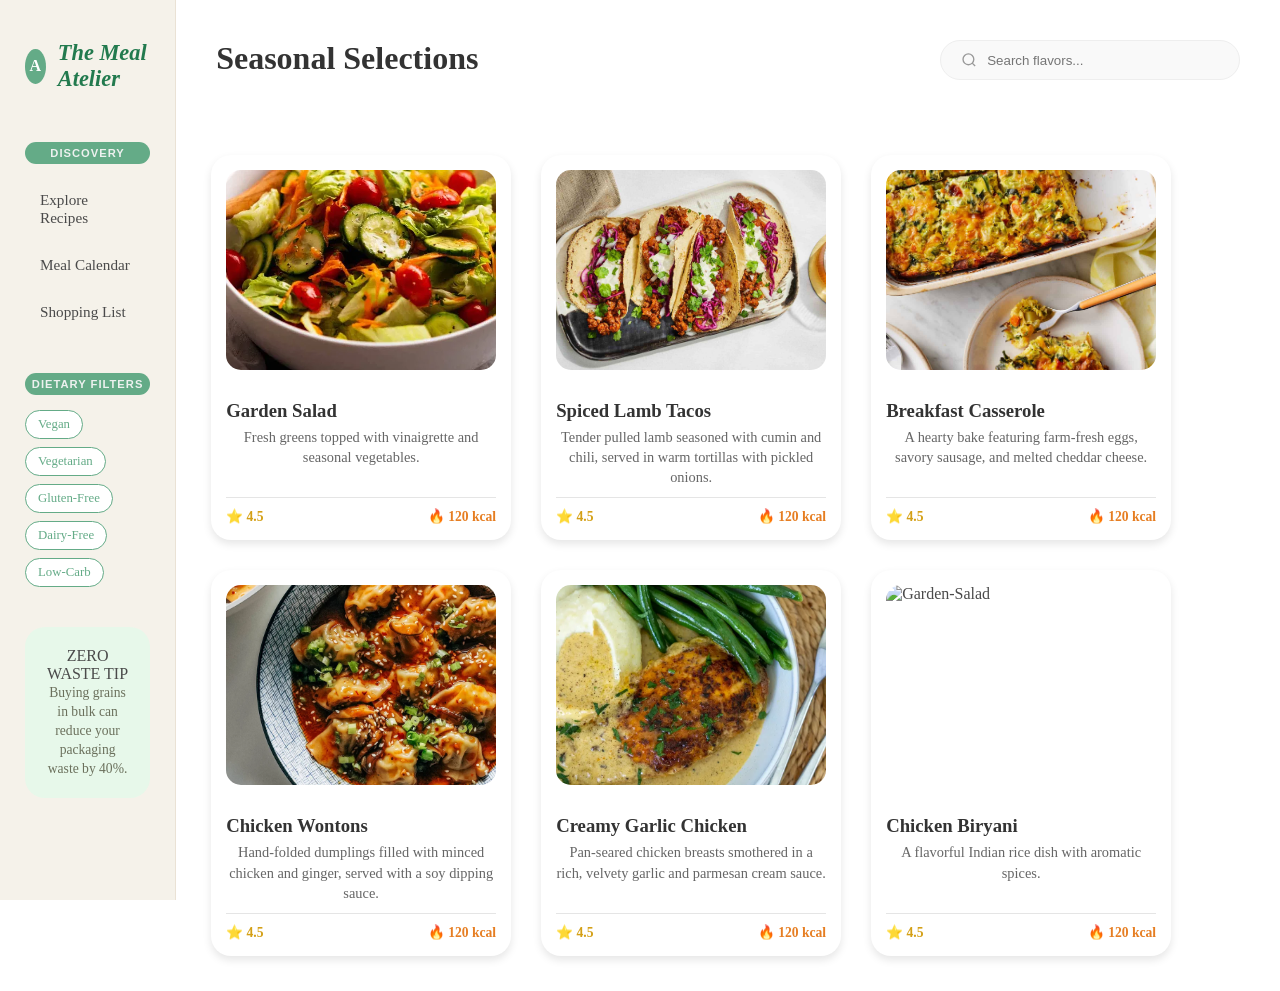
==== index.html @ 19f70708 "first commit" ====
<!DOCTYPE html>
<head>
    <html lang="en">
    <title>The Meal Atelier</title>
    <link rel="stylesheet" href="style.css">
    <script src="app.js"></script>
</head>
<body>
    <div class="left-box">
        <div class="logo-section">
            <div class="avatar">A</div>
            <h1 class="brand-name">The Meal Atelier</h1>
        </div>

        <div class="menu-group">
            <p class="menu-label">DISCOVERY</p>
            <ul>
                <li onclick="showSection('recepies')">Explore Recipes</li>
                <li onclick="showSection('planner')">Meal Calendar</li>
                <li onclick="showSection('grocery')">Shopping List</li>
            </ul>
        </div>

        <div class="menu-group">
            <p class="menu-label">DIETARY FILTERS</p>
            <div class="filter-tags">
                <span>Vegan</span>
                <span>Vegetarian</span>
                <span>Gluten-Free</span>
                <span>Dairy-Free</span>
                <span>Low-Carb</span>
            </div>
        </div>

        <div class="tip-box">
            <p class="tip-label">ZERO WASTE TIP</p>
            <p class="tip-text">Buying grains in bulk can reduce your packaging waste by 40%.</p>
        </div>
    </div>

    <div class="main-content">
        <section id="explorer-view"></section>
        <div class="top-bar">
            <div class="header-text">
                <h2>Seasonal Selections</h2>
            </div>
            <div class="search-box">
                <svg width="18" height="18" viewBox="0 0 24 24" fill="none" stroke="#999" stroke-width="2"><circle cx="11" cy="11" r="8"></circle><line x1="21" y1="21" x2="16.65" y2="16.65"></line></svg>
                <input type="text" placeholder="Search flavors...">
            </div>
        </div>
   
        <main id="container">

        
                <div class="box">
                    <img src="/images/Garden-Salad_47-SQ.webp" alt="Garden-Salad">
                    <div class="recipe-info">
                        <h3>Garden Salad</h3>
                        <p>Fresh greens topped with vinaigrette and seasonal vegetables.</p>
                    </div>
                    <div class="recipe-stats">
                        <span class="rating">⭐ 4.5</span>
                        <span class="calories">🔥 120 kcal</span>
                    </div>
                </div>

                <div class="box">
                    <img src="/images/RS1224DINN_0665_Spiced-Lamb-Tacos_preview-f20fd405e6b64343944ed30e15adf64b.jpg" alt="Garden-Salad">
                    <div class="recipe-info">
                        <h3>Spiced Lamb Tacos</h3>
                        <p>Tender pulled lamb seasoned with cumin and chili, served in warm tortillas with pickled onions.</p>
                    </div>
                    <div class="recipe-stats">
                        <span class="rating">⭐ 4.5</span>
                        <span class="calories">🔥 120 kcal</span>
                    </div>
                </div>

                <div class="box">
                    <img src="/images/breakfast-casserole-recipes.jpg" alt="Garden-Salad">
                    <div class="recipe-info">
                        <h3>Breakfast Casserole</h3>
                        <p>A hearty bake featuring farm-fresh eggs, savory sausage, and melted cheddar cheese.</p>
                    </div>
                    <div class="recipe-stats">
                        <span class="rating">⭐ 4.5</span>
                        <span class="calories">🔥 120 kcal</span>
                    </div>
                </div>

                <div class="box">
                    <img src="/images/Chicken-Wontons-in-Spicy-Chili-Sauce-Square.webp" alt="Garden-Salad">
                    <div class="recipe-info">
                        <h3>Chicken Wontons</h3>
                        <p>Hand-folded dumplings filled with minced chicken and ginger, served with a soy dipping sauce.</p>
                    </div>
                    <div class="recipe-stats">
                        <span class="rating">⭐ 4.5</span>
                        <span class="calories">🔥 120 kcal</span>
                    </div>
                </div>

                <div class="box">
                    <img src="/images/Creamy-Garlic-Chicken.webp" alt="Garden-Salad">
                    <div class="recipe-info">
                        <h3>Creamy Garlic Chicken</h3>
                        <p>Pan-seared chicken breasts smothered in a rich, velvety garlic and parmesan cream sauce.</p>
                    </div>
                    <div class="recipe-stats">
                        <span class="rating">⭐ 4.5</span>
                        <span class="calories">🔥 120 kcal</span>
                    </div>
                </div>

                <div class="box">
                    <img src="/images/Chicken-Biryani-Recipe-500x500.jpg" alt="Garden-Salad">
                    <div class="recipe-info">
                        <h3>Chicken Biryani</h3>
                        <p>A flavorful Indian rice dish with aromatic spices.</p>
                    </div>
                    <div class="recipe-stats">
                        <span class="rating">⭐ 4.5</span>
                        <span class="calories">🔥 120 kcal</span>
                    </div>
                </div>
           

        </main>
        <div id="authModal" class="modal">
            <div class="modal-content" style="width: 350px;">
                <span class="close-btn" onclick="closeModal('authModal')">&times;</span>
                <h2 id="authTitle" style="color:#64ab87">Sign In</h2>
                <form id="authForm" style="display:flex; flex-direction:column; gap:10px; margin-top:20px;">
                    <input type="text" name="login_id" placeholder="Username or Email" required style="padding:10px; border-radius:10px; border:1px solid #ddd;">
                    <input type="text" id="signupUser" name="username" placeholder="Full Username" style="display:none; padding:10px; border-radius:10px; border:1px solid #ddd;">
                    <input type="password" name="password" placeholder="Password" required style="padding:10px; border-radius:10px; border:1px solid #ddd;">
                    <button type="submit" style="background:#64ab87; color:white; border:none; padding:10px; border-radius:10px; cursor:pointer;">Continue</button>
                </form>
                <p onclick="toggleAuthMode()" id="authSwitch" style="font-size:0.8rem; margin-top:15px; cursor:pointer; color:#64ab87;">New here? Create an account.</p>
            </div>
        </div>
        <section id="planner-view" style="display:none; padding: 40px;">
            <h2 class="atelier-title">Weekly Planner</h2>
            <div class="planner-grid">
                <div class="day-card" id="monday"><h4>Monday</h4><div class="planned-recipe"></div></div>
                <div class="day-card" id="tuesday"><h4>Tuesday</h4><div class="planned-recipe"></div></div>
                <div class="day-card" id="wednesday"><h4>Wednesday</h4><div class="planned-recipe"></div></div>
                <!-- ... add other days ... -->
            </div>
        </section>

        <!-- Grocery List Section -->
        <section id="grocery-view" style="display:none; padding: 40px;">
            <h2 class="atelier-title">Grocery List</h2>
            <ul id="master-grocery-list"></ul>
        </section>
    </div>
    <div id="recipeModal" class="modal">
        <div class="modal-content">
            <span class="close-btn" onclick="closeModal('recipeModal')">&times;</span>
            <h2 id="modalTitle" class="atelier-title"></h2>
            <div class="modal-body">
                <div id="ingredientsList"></div>
                <p id="modalInstructions"></p>
            </div>
        </div>
    </div>
    
</body>
</html>
---- style.css ----
*{
    margin: 0;
    padding: 0;
    box-sizing: border-box;
}
body{
    display: flex;
    font-family: 'Georgia', serif; 
    color: #4A4A4A;
}
/*sidebar*/
.left-box{
    width: 280px;
    height:100vh;
    background-color: #F5F2EA;
    padding: 40px 25px;
    position: sticky;
    top: 0;
    border-right: 1px solid #EAE2D5;
}
.logo-section {
    display: flex;
    align-items: center;
    margin-bottom: 50px;
}

.avatar {
    background-color: #64ab87;
    color: white;
    width: 35px;
    height: 35px;
    border-radius: 50%;
    display: flex;
    align-items: center;
    justify-content: center;
    margin-right: 12px;
    font-weight: bold;
}

.brand-name {
    font-size: 1.4rem;
    font-style: italic;
    color: #227a4e;
}
.menu-group {
    margin-bottom: 40px;
}

.menu-label {
    font-size: 0.7rem;
    letter-spacing: 1px;
    color: #edf1ef;
    margin-bottom: 15px;
    font-family: sans-serif;
    font-weight: bold;
    background-color: #64ab87;
    border-radius: 15px;
    padding: 5px;
}

ul {
    list-style: none;
}

ul li {
    padding: 12px 15px;
    margin-bottom: 5px;
    border-radius: 12px;
    cursor: pointer;
    transition: 0.3s;
    font-size: 0.95rem;
}

ul li.active {
    background-color: #64ab87;
    color: white;
}

ul li:hover:not(.active) {
    background-color: #EAE2D5;
}

.filter-tags {
    display: flex;
    flex-wrap: wrap;
    gap: 8px;
}

.filter-tags span {
    background: white;
    padding: 6px 12px;
    border-radius: 20px;
    font-size: 0.8rem;
    border: 1px solid #64ab87;
    color: #1b7548;
}

.tip-box {
    background-color: #d5fee976;
    padding: 20px;
    border-radius: 20px;
    margin-top: 20px;

}

.tip-text {
    font-size: 0.85rem;
    line-height: 1.4;
    color: #6B705C;
}

/* TOP BAR STYLING */
.top-bar {
    padding: 40px;
    display: flex;
    justify-content: space-between;
    align-items: flex-start;
}

.header-text h2 {
    font-size: 2rem;
    color: #333;
}

.header-text p {
    color: #999;
    font-style: italic;
}

.search-box {
    display: flex;
    align-items: center;
    background-color: #F9F9F9;
    border: 1px solid #EEE;
    padding: 10px 20px;
    border-radius: 30px;
    width: 300px;
}

.search-box input {
    border: none;
    background: transparent;
    outline: none;
    margin-left: 10px;
    width: 100%;
}
/*main content*/
.main-content{
    flex-grow: 1;
    display: flex;
    flex-direction: column;
}


img{
    object-fit: cover;
    border-radius: 20px;
    margin-bottom: 20px;
    width: 100%;
    height: 200px;
}
p{
    text-align: center;
    
}

#container {
    display: flex;
    flex-wrap: wrap;
    justify-content: flex-start; 
    padding: 20px;
}

.box {
    display: flex;
    flex-direction: column; 
    width: 300px;
    background-color: rgb(255, 255, 255);
    border-radius: 20px;
    margin: 15px;
    padding: 15px;
    box-shadow: 0 4px 8px rgba(0,0,0,0.1);
}

.box img {
    width: 100%;
    height: 200px;
    object-fit: cover;
    border-radius: 15px;
}

.recipe-info {
    padding: 10px 0;
}

.recipe-info h3 {
    margin-bottom: 5px;
    color: #333;
}

.recipe-info p {
    font-size: 0.9rem;
    color: #666;
    line-height: 1.4;
}

.recipe-stats {
    display: flex;
    justify-content: space-between;  
    margin-top: auto; 
    padding-top: 10px;
    border-top: 1px solid rgba(0,0,0,0.1);
    font-weight: bold;
    font-size: 0.85rem;
}

.rating {
    color: #d4a017;
}

.calories {
    color: #e67e22;
}
/* --- New Modal Styles --- */
.modal {
    display: none; /* Hidden by default */
    position: fixed;
    z-index: 1000;
    left: 0;
    top: 0;
    width: 100%;
    height: 100%;
    background-color: rgba(0,0,0,0.5); /* Black background with opacity */
    backdrop-filter: blur(5px);
}

.modal-body {
    display: flex;
    gap: 30px;
    margin-top: 20px;
}

.modal-content {
    background-color: #fefefe;
    margin: 10% auto;
    padding: 30px;
    border-radius: 20px;
    width: 50%;
    box-shadow: 0 5px 30px rgba(0,0,0,0.3);
    animation: slideIn 0.3s ease-out;
}

@keyframes slideIn {
    from { transform: translateY(-50px); opacity: 0; }
    to { transform: translateY(0); opacity: 1; }
}

.close-btn {
    color: #aaa;
    float: right;
    font-size: 28px;
    font-weight: bold;
    cursor: pointer;
}

.close-btn:hover {
    color: #64ab87;
}

#modalTitle {
    color: #64ab87;
    margin-bottom: 10px;
}

/* --- Color Updates for #64ab87 --- */
.avatar, ul li.active {
    background-color: #64ab87 !important;
}

.filter-tags span {
    color: #64ab87 !important;
    border: 1px solid #64ab87;
}

.box {
    cursor: pointer; /* Makes it obvious the card is clickable */
    transition: transform 0.2s;
}

.box:hover {
    border: 2px solid #64ab87;
    transform: scale(1.02);
}
#authForm input:focus {
    outline: 2px solid #64ab87;
    border: none;
}
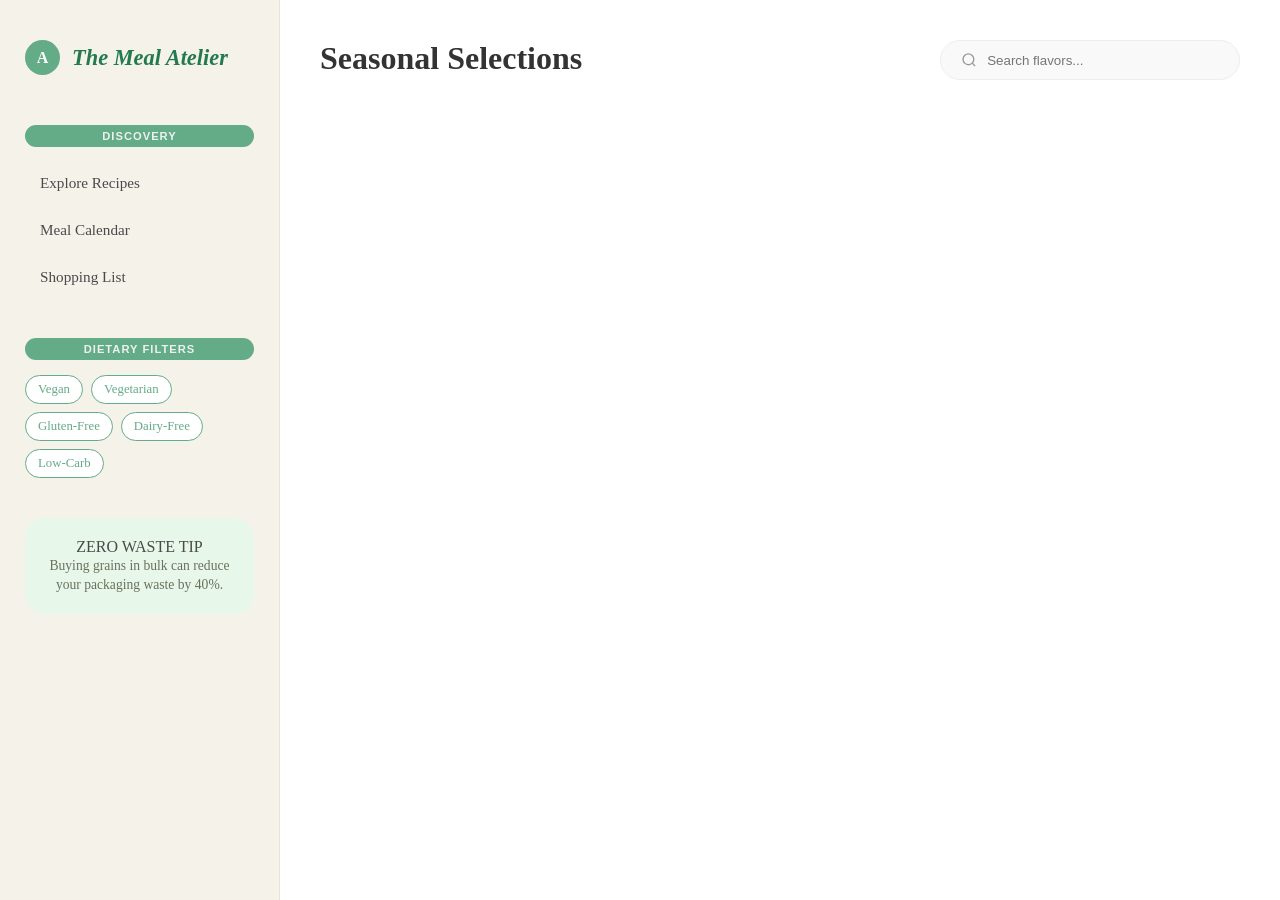
==== commit f7c5a4d4: "2 June/Updates" ====
--- a/index.html
+++ b/index.html
@@ -1,10 +1,10 @@
-
+ 
 <!DOCTYPE html>
 <head>
     <html lang="en">
     <title>The Meal Atelier</title>
-    <link rel="stylesheet" href="style.css">
-    <script src="app.js"></script>
+    <link rel="stylesheet" href="css/style.css">
+   
 </head>
 <body>
     <div class="left-box">
@@ -52,82 +52,57 @@
         </div>
    
         <main id="container">
+            <section id="add-recipe-section" style="padding: 24px;">
+    <h2 class="atelier-title">Add a Recipe</h2>
+    <form id="addRecipeForm" novalidate>
 
-        
-                <div class="box">
-                    <img src="/images/Garden-Salad_47-SQ.webp" alt="Garden-Salad">
-                    <div class="recipe-info">
-                        <h3>Garden Salad</h3>
-                        <p>Fresh greens topped with vinaigrette and seasonal vegetables.</p>
-                    </div>
-                    <div class="recipe-stats">
-                        <span class="rating">⭐ 4.5</span>
-                        <span class="calories">🔥 120 kcal</span>
-                    </div>
-                </div>
+        <div class="input-group">
+            <input type="text" id="r-title" placeholder="Recipe title" required>
+            <span class="error-msg" id="err-title"></span>
+        </div>
 
-                <div class="box">
-                    <img src="/images/RS1224DINN_0665_Spiced-Lamb-Tacos_preview-f20fd405e6b64343944ed30e15adf64b.jpg" alt="Garden-Salad">
-                    <div class="recipe-info">
-                        <h3>Spiced Lamb Tacos</h3>
-                        <p>Tender pulled lamb seasoned with cumin and chili, served in warm tortillas with pickled onions.</p>
-                    </div>
-                    <div class="recipe-stats">
-                        <span class="rating">⭐ 4.5</span>
-                        <span class="calories">🔥 120 kcal</span>
-                    </div>
-                </div>
+        <div class="input-group">
+            <input type="text" id="r-description" placeholder="Short description" required>
+            <span class="error-msg" id="err-desc"></span>
+        </div>
 
-                <div class="box">
-                    <img src="/images/breakfast-casserole-recipes.jpg" alt="Garden-Salad">
-                    <div class="recipe-info">
-                        <h3>Breakfast Casserole</h3>
-                        <p>A hearty bake featuring farm-fresh eggs, savory sausage, and melted cheddar cheese.</p>
-                    </div>
-                    <div class="recipe-stats">
-                        <span class="rating">⭐ 4.5</span>
-                        <span class="calories">🔥 120 kcal</span>
-                    </div>
-                </div>
+        <div class="input-group">
+            <input type="number" id="r-calories" placeholder="Calories (kcal)" required min="1">
+            <span class="error-msg" id="err-cal"></span>
+        </div>
 
-                <div class="box">
-                    <img src="/images/Chicken-Wontons-in-Spicy-Chili-Sauce-Square.webp" alt="Garden-Salad">
-                    <div class="recipe-info">
-                        <h3>Chicken Wontons</h3>
-                        <p>Hand-folded dumplings filled with minced chicken and ginger, served with a soy dipping sauce.</p>
-                    </div>
-                    <div class="recipe-stats">
-                        <span class="rating">⭐ 4.5</span>
-                        <span class="calories">🔥 120 kcal</span>
-                    </div>
-                </div>
+        <div class="input-group">
+            <input type="number" id="r-rating" placeholder="Rating (1-5)" required min="1" max="5" step="0.1">
+            <span class="error-msg" id="err-rating"></span>
+        </div>
 
-                <div class="box">
-                    <img src="/images/Creamy-Garlic-Chicken.webp" alt="Garden-Salad">
-                    <div class="recipe-info">
-                        <h3>Creamy Garlic Chicken</h3>
-                        <p>Pan-seared chicken breasts smothered in a rich, velvety garlic and parmesan cream sauce.</p>
-                    </div>
-                    <div class="recipe-stats">
-                        <span class="rating">⭐ 4.5</span>
-                        <span class="calories">🔥 120 kcal</span>
-                    </div>
-                </div>
+        <div class="input-group">
+            <input type="text" id="r-ingredients" placeholder="Ingredients (comma separated)" required>
+            <span class="error-msg" id="err-ing"></span>
+        </div>
 
-                <div class="box">
-                    <img src="/images/Chicken-Biryani-Recipe-500x500.jpg" alt="Garden-Salad">
-                    <div class="recipe-info">
-                        <h3>Chicken Biryani</h3>
-                        <p>A flavorful Indian rice dish with aromatic spices.</p>
-                    </div>
-                    <div class="recipe-stats">
-                        <span class="rating">⭐ 4.5</span>
-                        <span class="calories">🔥 120 kcal</span>
-                    </div>
-                </div>
-           
+        <div class="input-group">
+            <textarea id="r-instructions" placeholder="Instructions" required></textarea>
+            <span class="error-msg" id="err-inst"></span>
+        </div>
 
+        <div class="input-group">
+            <select id="r-category" multiple>
+                <option value="Vegan">Vegan</option>
+                <option value="Vegetarian">Vegetarian</option>
+                <option value="Gluten-Free">Gluten-Free</option>
+                <option value="Dairy-Free">Dairy-Free</option>
+                <option value="Low-Carb">Low-Carb</option>
+            </select>
+        </div>
+
+        <button type="submit" class="form-btn form-btn-submit">Add Recipe</button>
+        <span class="error-msg" id="err-form"></span>
+    </form>
+</section>
         </main>
+
+
         <div id="authModal" class="modal">
             <div class="modal-content" style="width: 350px;">
                 <span class="close-btn" onclick="closeModal('authModal')">&times;</span>
@@ -169,4 +144,7 @@
     </div>
     
 </body>
+ <script src="js/recipes.js"></script>
+ <script src="js/auth.js "></script>
+
 </html>
--- a/css/style.css
+++ b/css/style.css
@@ -0,0 +1,302 @@
+*{
+    margin: 0;
+    padding: 0;
+    box-sizing: border-box;
+}
+body{
+    display: flex;
+    font-family: 'Georgia', serif; 
+    color: #4A4A4A;
+}
+/*sidebar*/
+.left-box{
+    width: 280px;
+    height:100vh;
+    background-color: #F5F2EA;
+    padding: 40px 25px;
+    position: sticky;
+    top: 0;
+    border-right: 1px solid #EAE2D5;
+}
+.logo-section {
+    display: flex;
+    align-items: center;
+    margin-bottom: 50px;
+}
+
+.avatar {
+    background-color: #64ab87;
+    color: white;
+    width: 35px;
+    height: 35px;
+    border-radius: 50%;
+    display: flex;
+    align-items: center;
+    justify-content: center;
+    margin-right: 12px;
+    font-weight: bold;
+}
+
+.brand-name {
+    font-size: 1.4rem;
+    font-style: italic;
+    color: #227a4e;
+}
+.menu-group {
+    margin-bottom: 40px;
+}
+
+.menu-label {
+    font-size: 0.7rem;
+    letter-spacing: 1px;
+    color: #edf1ef;
+    margin-bottom: 15px;
+    font-family: sans-serif;
+    font-weight: bold;
+    background-color: #64ab87;
+    border-radius: 15px;
+    padding: 5px;
+}
+
+ul {
+    list-style: none;
+}
+
+ul li {
+    padding: 12px 15px;
+    margin-bottom: 5px;
+    border-radius: 12px;
+    cursor: pointer;
+    transition: 0.3s;
+    font-size: 0.95rem;
+}
+
+ul li.active {
+    background-color: #64ab87;
+    color: white;
+}
+
+ul li:hover:not(.active) {
+    background-color: #EAE2D5;
+}
+
+.filter-tags {
+    display: flex;
+    flex-wrap: wrap;
+    gap: 8px;
+}
+
+.filter-tags span {
+    background: white;
+    padding: 6px 12px;
+    border-radius: 20px;
+    font-size: 0.8rem;
+    border: 1px solid #64ab87;
+    color: #1b7548;
+}
+
+.tip-box {
+    background-color: #d5fee976;
+    padding: 20px;
+    border-radius: 20px;
+    margin-top: 20px;
+
+}
+
+.tip-text {
+    font-size: 0.85rem;
+    line-height: 1.4;
+    color: #6B705C;
+}
+
+/* TOP BAR STYLING */
+.top-bar {
+    padding: 40px;
+    display: flex;
+    justify-content: space-between;
+    align-items: flex-start;
+}
+
+.header-text h2 {
+    font-size: 2rem;
+    color: #333;
+}
+
+.header-text p {
+    color: #999;
+    font-style: italic;
+}
+
+.search-box {
+    display: flex;
+    align-items: center;
+    background-color: #F9F9F9;
+    border: 1px solid #EEE;
+    padding: 10px 20px;
+    border-radius: 30px;
+    width: 300px;
+}
+
+.search-box input {
+    border: none;
+    background: transparent;
+    outline: none;
+    margin-left: 10px;
+    width: 100%;
+}
+/*main content*/
+.main-content{
+    flex-grow: 1;
+    display: flex;
+    flex-direction: column;
+}
+
+
+img{
+    object-fit: cover;
+    border-radius: 20px;
+    margin-bottom: 20px;
+    width: 100%;
+    height: 200px;
+}
+p{
+    text-align: center;
+    
+}
+
+#container {
+    display: flex;
+    flex-wrap: wrap;
+    justify-content: flex-start; 
+    padding: 20px;
+}
+
+.box {
+    display: flex;
+    flex-direction: column; 
+    width: 300px;
+    background-color: rgb(255, 255, 255);
+    border-radius: 20px;
+    margin: 15px;
+    padding: 15px;
+    box-shadow: 0 4px 8px rgba(0,0,0,0.1);
+}
+
+.box img {
+    width: 100%;
+    height: 200px;
+    object-fit: cover;
+    border-radius: 15px;
+}
+
+.recipe-info {
+    padding: 10px 0;
+}
+
+.recipe-info h3 {
+    margin-bottom: 5px;
+    color: #333;
+}
+
+.recipe-info p {
+    font-size: 0.9rem;
+    color: #666;
+    line-height: 1.4;
+}
+
+.recipe-stats {
+    display: flex;
+    justify-content: space-between;  
+    margin-top: auto; 
+    padding-top: 10px;
+    border-top: 1px solid rgba(0,0,0,0.1);
+    font-weight: bold;
+    font-size: 0.85rem;
+}
+
+.rating {
+    color: #d4a017;
+}
+
+.calories {
+    color: #e67e22;
+}
+/* --- New Modal Styles --- */
+.modal {
+    display: none; /* Hidden by default */
+    position: fixed;
+    z-index: 1000;
+    left: 0;
+    top: 0;
+    width: 100%;
+    height: 100%;
+    background-color: rgba(0,0,0,0.5); /* Black background with opacity */
+    backdrop-filter: blur(5px);
+}
+
+.modal-body {
+    display: flex;
+    gap: 30px;
+    margin-top: 20px;
+}
+
+.modal-content {
+    background-color: #fefefe;
+    margin: 10% auto;
+    padding: 30px;
+    border-radius: 20px;
+    width: 50%;
+    box-shadow: 0 5px 30px rgba(0,0,0,0.3);
+    animation: slideIn 0.3s ease-out;
+}
+
+@keyframes slideIn {
+    from { transform: translateY(-50px); opacity: 0; }
+    to { transform: translateY(0); opacity: 1; }
+}
+
+.close-btn {
+    color: #aaa;
+    float: right;
+    font-size: 28px;
+    font-weight: bold;
+    cursor: pointer;
+}
+
+.close-btn:hover {
+    color: #64ab87;
+}
+
+#modalTitle {
+    color: #64ab87;
+    margin-bottom: 10px;
+}
+
+/* --- Color Updates for #64ab87 --- */
+.avatar, ul li.active {
+    background-color: #64ab87 !important;
+}
+
+.filter-tags span {
+    color: #64ab87 !important;
+    border: 1px solid #64ab87;
+}
+
+.box {
+    cursor: pointer; /* Makes it obvious the card is clickable */
+    transition: transform 0.2s;
+}
+
+.box:hover {
+    border: 2px solid #64ab87;
+    transform: scale(1.02);
+}
+#authForm input:focus {
+    outline: 2px solid #64ab87;
+    border: none;
+}
+.filter-tags span.active-filter {
+    background: #64ab87;
+    color: white;
+    border-color: #64ab87;
+}
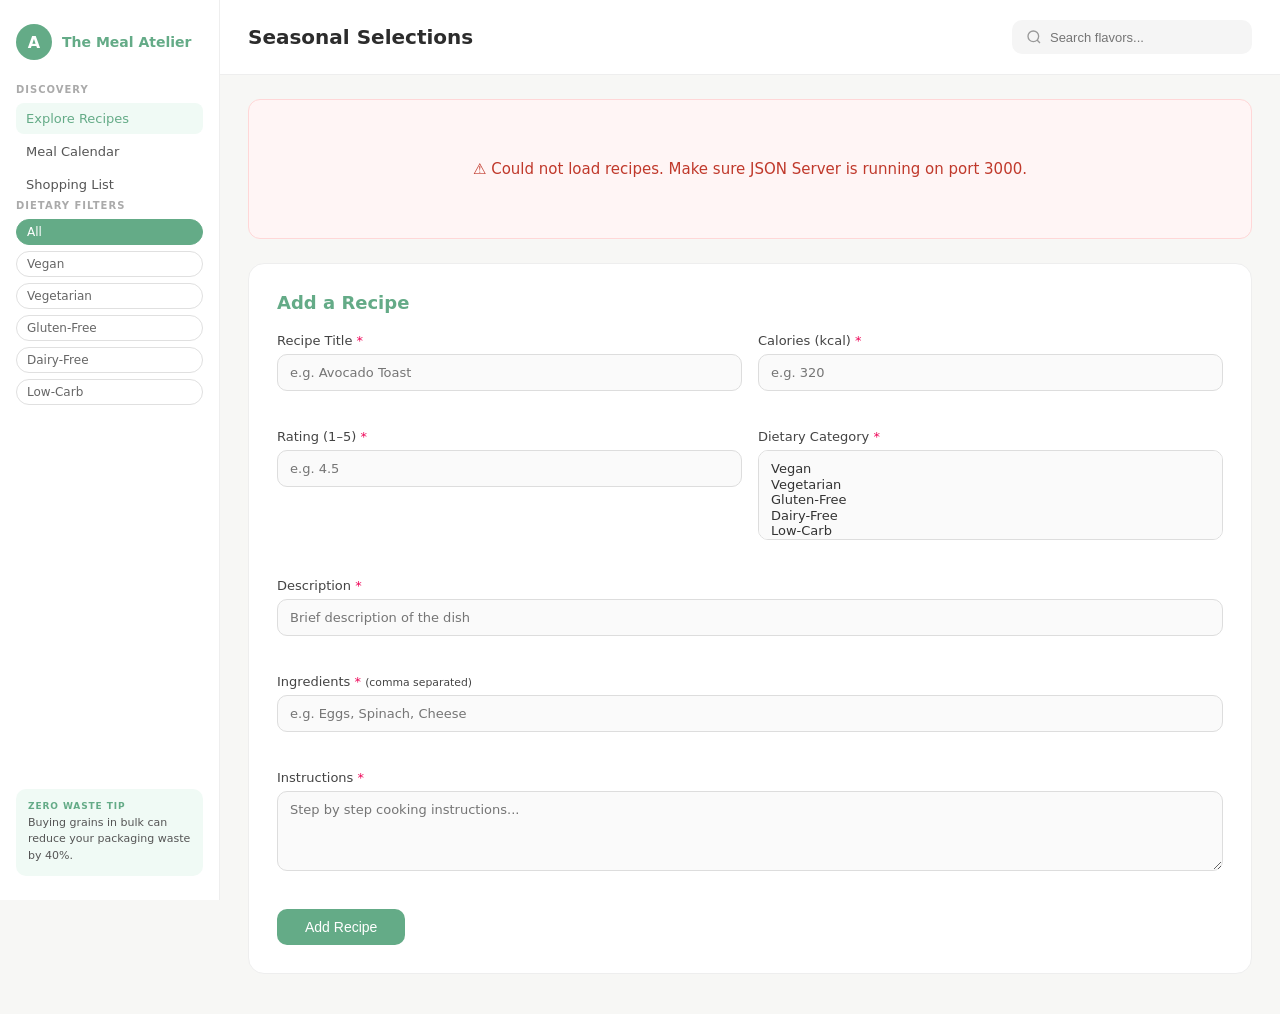
==== commit 7a199a6f: "3June/Updates" ====
--- a/index.html
+++ b/index.html
@@ -1,150 +1,141 @@
- 
 <!DOCTYPE html>
+<html lang="en">
 <head>
-    <html lang="en">
-    <title>The Meal Atelier</title>
-    <link rel="stylesheet" href="css/style.css">
-   
+  <meta charset="UTF-8">
+  <meta name="viewport" content="width=device-width, initial-scale=1.0">
+  <title>The Meal Atelier</title>
+  <link rel="stylesheet" href="css/style.css">
 </head>
 <body>
-    <div class="left-box">
-        <div class="logo-section">
-            <div class="avatar">A</div>
-            <h1 class="brand-name">The Meal Atelier</h1>
+
+  <aside class="left-box">
+    <div class="logo-section">
+      <div class="avatar">A</div>
+      <h1 class="brand-name">The Meal Atelier</h1>
+    </div>
+
+    <nav>
+      <div class="menu-group">
+        <p class="menu-label">DISCOVERY</p>
+        <ul>
+          <li class="active-menu">Explore Recipes</li>
+          <li onclick="window.location.href='planner.html'">Meal Calendar</li>
+          <li onclick="window.location.href='grocery.html'">Shopping List</li>
+        </ul>
+      </div>
+
+      <div class="menu-group">
+        <p class="menu-label">DIETARY FILTERS</p>
+        <div class="filter-tags">
+          <span class="filter-tag active-filter" data-filter="All">All</span>
+          <span class="filter-tag" data-filter="Vegan">Vegan</span>
+          <span class="filter-tag" data-filter="Vegetarian">Vegetarian</span>
+          <span class="filter-tag" data-filter="Gluten-Free">Gluten-Free</span>
+          <span class="filter-tag" data-filter="Dairy-Free">Dairy-Free</span>
+          <span class="filter-tag" data-filter="Low-Carb">Low-Carb</span>
+        </div>
+      </div>
+    </nav>
+
+    <div class="tip-box">
+      <p class="tip-label">ZERO WASTE TIP</p>
+      <p class="tip-text">Buying grains in bulk can reduce your packaging waste by 40%.</p>
+    </div>
+  </aside>
+
+  <div class="main-content">
+
+    <div class="top-bar">
+      <div class="header-text">
+        <h2>Seasonal Selections</h2>
+      </div>
+      <div class="search-box">
+        <svg width="18" height="18" viewBox="0 0 24 24" fill="none" stroke="#999" stroke-width="2">
+          <circle cx="11" cy="11" r="8"></circle>
+          <line x1="21" y1="21" x2="16.65" y2="16.65"></line>
+        </svg>
+        <input type="text" id="searchInput" placeholder="Search flavors...">
+      </div>
+    </div>
+
+    <main id="container" aria-live="polite"></main>
+
+    <section class="add-recipe-section" id="addRecipeSection">
+      <h2 class="section-title">Add a Recipe</h2>
+      <form id="addRecipeForm" novalidate>
+
+        <div class="form-row">
+          <div class="input-group">
+            <label for="r-title">Recipe Title <span class="required">*</span></label>
+            <input type="text" id="r-title" placeholder="e.g. Avocado Toast">
+            <span class="error-msg" id="err-title"></span>
+          </div>
+          <div class="input-group">
+            <label for="r-calories">Calories (kcal) <span class="required">*</span></label>
+            <input type="number" id="r-calories" placeholder="e.g. 320" min="1">
+            <span class="error-msg" id="err-calories"></span>
+          </div>
         </div>
 
-        <div class="menu-group">
-            <p class="menu-label">DISCOVERY</p>
-            <ul>
-                <li onclick="showSection('recepies')">Explore Recipes</li>
-                <li onclick="showSection('planner')">Meal Calendar</li>
-                <li onclick="showSection('grocery')">Shopping List</li>
-            </ul>
+        <div class="form-row">
+          <div class="input-group">
+            <label for="r-rating">Rating (1–5) <span class="required">*</span></label>
+            <input type="number" id="r-rating" placeholder="e.g. 4.5" min="1" max="5" step="0.1">
+            <span class="error-msg" id="err-rating"></span>
+          </div>
+          <div class="input-group">
+            <label for="r-category">Dietary Category <span class="required">*</span></label>
+            <select id="r-category" multiple>
+              <option value="Vegan">Vegan</option>
+              <option value="Vegetarian">Vegetarian</option>
+              <option value="Gluten-Free">Gluten-Free</option>
+              <option value="Dairy-Free">Dairy-Free</option>
+              <option value="Low-Carb">Low-Carb</option>
+            </select>
+            <span class="error-msg" id="err-category"></span>
+          </div>
         </div>
 
-        <div class="menu-group">
-            <p class="menu-label">DIETARY FILTERS</p>
-            <div class="filter-tags">
-                <span>Vegan</span>
-                <span>Vegetarian</span>
-                <span>Gluten-Free</span>
-                <span>Dairy-Free</span>
-                <span>Low-Carb</span>
-            </div>
+        <div class="input-group full-width">
+          <label for="r-description">Description <span class="required">*</span></label>
+          <input type="text" id="r-description" placeholder="Brief description of the dish">
+          <span class="error-msg" id="err-description"></span>
         </div>
 
-        <div class="tip-box">
-            <p class="tip-label">ZERO WASTE TIP</p>
-            <p class="tip-text">Buying grains in bulk can reduce your packaging waste by 40%.</p>
-        </div>
-    </div>
-
-    <div class="main-content">
-        <section id="explorer-view"></section>
-        <div class="top-bar">
-            <div class="header-text">
-                <h2>Seasonal Selections</h2>
-            </div>
-            <div class="search-box">
-                <svg width="18" height="18" viewBox="0 0 24 24" fill="none" stroke="#999" stroke-width="2"><circle cx="11" cy="11" r="8"></circle><line x1="21" y1="21" x2="16.65" y2="16.65"></line></svg>
-                <input type="text" placeholder="Search flavors...">
-            </div>
-        </div>
-   
-        <main id="container">
-            <section id="add-recipe-section" style="padding: 24px;">
-    <h2 class="atelier-title">Add a Recipe</h2>
-    <form id="addRecipeForm" novalidate>
-
-        <div class="input-group">
-            <input type="text" id="r-title" placeholder="Recipe title" required>
-            <span class="error-msg" id="err-title"></span>
+        <div class="input-group full-width">
+          <label for="r-ingredients">Ingredients <span class="required">*</span> <small>(comma separated)</small></label>
+          <input type="text" id="r-ingredients" placeholder="e.g. Eggs, Spinach, Cheese">
+          <span class="error-msg" id="err-ingredients"></span>
         </div>
 
-        <div class="input-group">
-            <input type="text" id="r-description" placeholder="Short description" required>
-            <span class="error-msg" id="err-desc"></span>
+        <div class="input-group full-width">
+          <label for="r-instructions">Instructions <span class="required">*</span></label>
+          <textarea id="r-instructions" rows="3" placeholder="Step by step cooking instructions..."></textarea>
+          <span class="error-msg" id="err-instructions"></span>
         </div>
 
-        <div class="input-group">
-            <input type="number" id="r-calories" placeholder="Calories (kcal)" required min="1">
-            <span class="error-msg" id="err-cal"></span>
+        <div class="form-actions">
+          <button type="submit" class="btn-submit" id="submitBtn">Add Recipe</button>
+          <span class="error-msg" id="err-form"></span>
         </div>
 
-        <div class="input-group">
-            <input type="number" id="r-rating" placeholder="Rating (1-5)" required min="1" max="5" step="0.1">
-            <span class="error-msg" id="err-rating"></span>
-        </div>
+      </form>
+    </section>
 
-        <div class="input-group">
-            <input type="text" id="r-ingredients" placeholder="Ingredients (comma separated)" required>
-            <span class="error-msg" id="err-ing"></span>
-        </div>
+  </div>
 
-        <div class="input-group">
-            <textarea id="r-instructions" placeholder="Instructions" required></textarea>
-            <span class="error-msg" id="err-inst"></span>
-        </div>
+  <!-- Recipe Detail Modal -->
+  <div id="recipeModal" class="modal" role="dialog" aria-modal="true" aria-labelledby="modalTitle">
+    <div class="modal-content">
+      <button class="close-btn" onclick="closeModal('recipeModal')" aria-label="Close">&times;</button>
+      <h2 id="modalTitle" class="atelier-title"></h2>
+      <div class="modal-body">
+        <div id="ingredientsList"></div>
+        <p id="modalInstructions"></p>
+      </div>
+    </div>
+  </div>
 
-        <div class="input-group">
-            <select id="r-category" multiple>
-                <option value="Vegan">Vegan</option>
-                <option value="Vegetarian">Vegetarian</option>
-                <option value="Gluten-Free">Gluten-Free</option>
-                <option value="Dairy-Free">Dairy-Free</option>
-                <option value="Low-Carb">Low-Carb</option>
-            </select>
-        </div>
-
-        <button type="submit" class="form-btn form-btn-submit">Add Recipe</button>
-        <span class="error-msg" id="err-form"></span>
-    </form>
-</section>
-        </main>
-
-
-        <div id="authModal" class="modal">
-            <div class="modal-content" style="width: 350px;">
-                <span class="close-btn" onclick="closeModal('authModal')">&times;</span>
-                <h2 id="authTitle" style="color:#64ab87">Sign In</h2>
-                <form id="authForm" style="display:flex; flex-direction:column; gap:10px; margin-top:20px;">
-                    <input type="text" name="login_id" placeholder="Username or Email" required style="padding:10px; border-radius:10px; border:1px solid #ddd;">
-                    <input type="text" id="signupUser" name="username" placeholder="Full Username" style="display:none; padding:10px; border-radius:10px; border:1px solid #ddd;">
-                    <input type="password" name="password" placeholder="Password" required style="padding:10px; border-radius:10px; border:1px solid #ddd;">
-                    <button type="submit" style="background:#64ab87; color:white; border:none; padding:10px; border-radius:10px; cursor:pointer;">Continue</button>
-                </form>
-                <p onclick="toggleAuthMode()" id="authSwitch" style="font-size:0.8rem; margin-top:15px; cursor:pointer; color:#64ab87;">New here? Create an account.</p>
-            </div>
-        </div>
-        <section id="planner-view" style="display:none; padding: 40px;">
-            <h2 class="atelier-title">Weekly Planner</h2>
-            <div class="planner-grid">
-                <div class="day-card" id="monday"><h4>Monday</h4><div class="planned-recipe"></div></div>
-                <div class="day-card" id="tuesday"><h4>Tuesday</h4><div class="planned-recipe"></div></div>
-                <div class="day-card" id="wednesday"><h4>Wednesday</h4><div class="planned-recipe"></div></div>
-                <!-- ... add other days ... -->
-            </div>
-        </section>
-
-        <!-- Grocery List Section -->
-        <section id="grocery-view" style="display:none; padding: 40px;">
-            <h2 class="atelier-title">Grocery List</h2>
-            <ul id="master-grocery-list"></ul>
-        </section>
-    </div>
-    <div id="recipeModal" class="modal">
-        <div class="modal-content">
-            <span class="close-btn" onclick="closeModal('recipeModal')">&times;</span>
-            <h2 id="modalTitle" class="atelier-title"></h2>
-            <div class="modal-body">
-                <div id="ingredientsList"></div>
-                <p id="modalInstructions"></p>
-            </div>
-        </div>
-    </div>
-    
+  <script src="js/app.js"></script>
 </body>
- <script src="js/recipes.js"></script>
- <script src="js/auth.js "></script>
-
-</html>+</html>
--- a/css/style.css
+++ b/css/style.css
@@ -1,302 +1,371 @@
-*{
-    margin: 0;
-    padding: 0;
-    box-sizing: border-box;
-}
-body{
-    display: flex;
-    font-family: 'Georgia', serif; 
-    color: #4A4A4A;
-}
-/*sidebar*/
-.left-box{
-    width: 280px;
-    height:100vh;
-    background-color: #F5F2EA;
-    padding: 40px 25px;
-    position: sticky;
-    top: 0;
-    border-right: 1px solid #EAE2D5;
-}
+*, *::before, *::after {
+  box-sizing: border-box;
+  margin: 0;
+  padding: 0;
+}
+
+body {
+  font-family: 'Segoe UI', system-ui, sans-serif;
+  background: #f7f7f5;
+  color: #2c2c2c;
+  display: flex;
+  min-height: 100vh;
+}
+
+/* ===== SIDEBAR ===== */
+.left-box {
+  width: 220px;
+  min-height: 100vh;
+  background: #fff;
+  border-right: 1px solid #eee;
+  padding: 24px 16px;
+  position: fixed;
+  top: 0;
+  left: 0;
+  display: flex;
+  flex-direction: column;
+  gap: 24px;
+  overflow-y: auto;
+}
+
 .logo-section {
-    display: flex;
-    align-items: center;
-    margin-bottom: 50px;
+  display: flex;
+  align-items: center;
+  gap: 10px;
 }
 
 .avatar {
-    background-color: #64ab87;
-    color: white;
-    width: 35px;
-    height: 35px;
-    border-radius: 50%;
-    display: flex;
-    align-items: center;
-    justify-content: center;
-    margin-right: 12px;
-    font-weight: bold;
+  width: 36px;
+  height: 36px;
+  border-radius: 50%;
+  background: #64ab87;
+  color: white;
+  display: flex;
+  align-items: center;
+  justify-content: center;
+  font-weight: 600;
+  font-size: 16px;
+  flex-shrink: 0;
 }
 
 .brand-name {
-    font-size: 1.4rem;
-    font-style: italic;
-    color: #227a4e;
-}
-.menu-group {
-    margin-bottom: 40px;
-}
+  font-size: 14px;
+  font-weight: 600;
+  color: #64ab87;
+  line-height: 1.3;
+}
+
+.menu-group { display: flex; flex-direction: column; gap: 8px; }
 
 .menu-label {
-    font-size: 0.7rem;
-    letter-spacing: 1px;
-    color: #edf1ef;
-    margin-bottom: 15px;
-    font-family: sans-serif;
-    font-weight: bold;
-    background-color: #64ab87;
-    border-radius: 15px;
-    padding: 5px;
-}
-
-ul {
-    list-style: none;
-}
-
-ul li {
-    padding: 12px 15px;
-    margin-bottom: 5px;
-    border-radius: 12px;
-    cursor: pointer;
-    transition: 0.3s;
-    font-size: 0.95rem;
-}
-
-ul li.active {
-    background-color: #64ab87;
-    color: white;
-}
-
-ul li:hover:not(.active) {
-    background-color: #EAE2D5;
-}
+  font-size: 10px;
+  font-weight: 700;
+  letter-spacing: 0.1em;
+  color: #aaa;
+}
+
+nav ul { list-style: none; display: flex; flex-direction: column; gap: 2px; }
+
+nav ul li {
+  font-size: 13px;
+  padding: 8px 10px;
+  border-radius: 8px;
+  cursor: pointer;
+  color: #555;
+  transition: background 0.15s, color 0.15s;
+}
+
+nav ul li:hover { background: #f0faf5; color: #64ab87; }
+nav ul li.active-menu { background: #f0faf5; color: #64ab87; font-weight: 500; }
 
 .filter-tags {
-    display: flex;
-    flex-wrap: wrap;
-    gap: 8px;
-}
-
-.filter-tags span {
-    background: white;
-    padding: 6px 12px;
-    border-radius: 20px;
-    font-size: 0.8rem;
-    border: 1px solid #64ab87;
-    color: #1b7548;
-}
+  display: flex;
+  flex-direction: column;
+  gap: 6px;
+}
+
+.filter-tag {
+  padding: 5px 10px;
+  border-radius: 20px;
+  border: 1px solid #e0e0e0;
+  font-size: 12px;
+  cursor: pointer;
+  color: #666;
+  transition: all 0.15s;
+  user-select: none;
+}
+
+.filter-tag:hover { border-color: #64ab87; color: #64ab87; }
+.filter-tag.active-filter { background: #64ab87; color: #fff; border-color: #64ab87; }
 
 .tip-box {
-    background-color: #d5fee976;
-    padding: 20px;
-    border-radius: 20px;
-    margin-top: 20px;
-
-}
-
-.tip-text {
-    font-size: 0.85rem;
-    line-height: 1.4;
-    color: #6B705C;
-}
-
-/* TOP BAR STYLING */
+  margin-top: auto;
+  background: #f0faf5;
+  border-radius: 10px;
+  padding: 12px;
+}
+
+.tip-label {
+  font-size: 9px;
+  font-weight: 700;
+  letter-spacing: 0.1em;
+  color: #64ab87;
+  margin-bottom: 4px;
+}
+
+.tip-text { font-size: 11px; color: #555; line-height: 1.5; }
+
+/* ===== MAIN CONTENT ===== */
+.main-content {
+  margin-left: 220px;
+  flex: 1;
+  display: flex;
+  flex-direction: column;
+  min-height: 100vh;
+}
+
+/* ===== TOP BAR ===== */
 .top-bar {
-    padding: 40px;
-    display: flex;
-    justify-content: space-between;
-    align-items: flex-start;
-}
-
-.header-text h2 {
-    font-size: 2rem;
-    color: #333;
-}
-
-.header-text p {
-    color: #999;
-    font-style: italic;
-}
+  display: flex;
+  align-items: center;
+  justify-content: space-between;
+  padding: 20px 28px;
+  background: #fff;
+  border-bottom: 1px solid #eee;
+  position: sticky;
+  top: 0;
+  z-index: 10;
+}
+
+.top-bar h2 { font-size: 20px; font-weight: 600; }
 
 .search-box {
-    display: flex;
-    align-items: center;
-    background-color: #F9F9F9;
-    border: 1px solid #EEE;
-    padding: 10px 20px;
-    border-radius: 30px;
-    width: 300px;
+  display: flex;
+  align-items: center;
+  gap: 8px;
+  background: #f5f5f5;
+  border-radius: 10px;
+  padding: 8px 14px;
+  width: 240px;
 }
 
 .search-box input {
-    border: none;
-    background: transparent;
-    outline: none;
-    margin-left: 10px;
-    width: 100%;
-}
-/*main content*/
-.main-content{
-    flex-grow: 1;
-    display: flex;
-    flex-direction: column;
-}
-
-
-img{
-    object-fit: cover;
-    border-radius: 20px;
-    margin-bottom: 20px;
-    width: 100%;
-    height: 200px;
-}
-p{
-    text-align: center;
-    
-}
-
+  border: none;
+  background: transparent;
+  outline: none;
+  font-size: 13px;
+  width: 100%;
+  color: #333;
+}
+
+/* ===== RECIPE GRID ===== */
 #container {
-    display: flex;
-    flex-wrap: wrap;
-    justify-content: flex-start; 
-    padding: 20px;
+  display: grid;
+  grid-template-columns: repeat(auto-fill, minmax(240px, 1fr));
+  gap: 20px;
+  padding: 24px 28px;
 }
 
 .box {
-    display: flex;
-    flex-direction: column; 
-    width: 300px;
-    background-color: rgb(255, 255, 255);
-    border-radius: 20px;
-    margin: 15px;
-    padding: 15px;
-    box-shadow: 0 4px 8px rgba(0,0,0,0.1);
+  background: #fff;
+  border-radius: 16px;
+  border: 1px solid #eee;
+  overflow: hidden;
+  cursor: pointer;
+  transition: transform 0.2s, box-shadow 0.2s;
+}
+
+.box:hover {
+  transform: translateY(-4px);
+  box-shadow: 0 8px 24px rgba(0,0,0,0.08);
 }
 
 .box img {
-    width: 100%;
-    height: 200px;
-    object-fit: cover;
-    border-radius: 15px;
-}
-
-.recipe-info {
-    padding: 10px 0;
-}
-
-.recipe-info h3 {
-    margin-bottom: 5px;
-    color: #333;
-}
-
-.recipe-info p {
-    font-size: 0.9rem;
-    color: #666;
-    line-height: 1.4;
-}
+  width: 100%;
+  height: 160px;
+  object-fit: cover;
+  display: block;
+}
+
+.recipe-info { padding: 12px 14px 8px; }
+.recipe-info h3 { font-size: 15px; font-weight: 600; margin-bottom: 4px; }
+.recipe-info p { font-size: 12px; color: #777; line-height: 1.5; }
 
 .recipe-stats {
-    display: flex;
-    justify-content: space-between;  
-    margin-top: auto; 
-    padding-top: 10px;
-    border-top: 1px solid rgba(0,0,0,0.1);
-    font-weight: bold;
-    font-size: 0.85rem;
-}
-
-.rating {
-    color: #d4a017;
-}
-
-.calories {
-    color: #e67e22;
-}
-/* --- New Modal Styles --- */
+  display: flex;
+  justify-content: space-between;
+  padding: 8px 14px 12px;
+  font-size: 12px;
+  color: #555;
+}
+
+/* ===== LOADING / ERROR STATES ===== */
+.loading-state, .error-state, .empty-state {
+  grid-column: 1 / -1;
+  text-align: center;
+  padding: 60px 20px;
+  font-size: 15px;
+}
+
+.loading-state { color: #aaa; }
+
+.error-state {
+  color: #c0392b;
+  background: #fff5f5;
+  border-radius: 12px;
+  border: 1px solid #ffd7d7;
+}
+
+.empty-state { color: #aaa; }
+
+/* ===== ADD RECIPE SECTION ===== */
+.add-recipe-section {
+  margin: 0 28px 40px;
+  background: #fff;
+  border-radius: 16px;
+  border: 1px solid #eee;
+  padding: 28px;
+}
+
+.section-title {
+  font-size: 18px;
+  font-weight: 600;
+  margin-bottom: 20px;
+  color: #64ab87;
+}
+
+.form-row {
+  display: grid;
+  grid-template-columns: 1fr 1fr;
+  gap: 16px;
+  margin-bottom: 16px;
+}
+
+.input-group {
+  display: flex;
+  flex-direction: column;
+  gap: 6px;
+}
+
+.input-group.full-width {
+  grid-column: 1 / -1;
+  margin-bottom: 16px;
+}
+
+.input-group label {
+  font-size: 13px;
+  font-weight: 500;
+  color: #444;
+}
+
+.input-group input,
+.input-group select,
+.input-group textarea {
+  padding: 10px 12px;
+  border: 1px solid #ddd;
+  border-radius: 10px;
+  font-size: 13px;
+  font-family: inherit;
+  color: #333;
+  transition: border-color 0.15s;
+  background: #fafafa;
+}
+
+.input-group input:focus,
+.input-group select:focus,
+.input-group textarea:focus {
+  outline: none;
+  border-color: #64ab87;
+  background: #fff;
+}
+
+.input-group select[multiple] { height: 90px; }
+.input-group textarea { resize: vertical; min-height: 80px; }
+
+.required { color: #e05; }
+
+.error-msg {
+  font-size: 11px;
+  color: #e05;
+  min-height: 16px;
+  display: block;
+}
+
+.input-group input.input-error,
+.input-group textarea.input-error {
+  border-color: #e05;
+}
+
+.form-actions {
+  display: flex;
+  align-items: center;
+  gap: 16px;
+  margin-top: 8px;
+}
+
+.btn-submit {
+  padding: 10px 28px;
+  background: #64ab87;
+  color: white;
+  border: none;
+  border-radius: 10px;
+  font-size: 14px;
+  font-weight: 500;
+  cursor: pointer;
+  transition: background 0.15s;
+}
+
+.btn-submit:hover { background: #4f9470; }
+.btn-submit:disabled { background: #aaa; cursor: not-allowed; }
+
+/* ===== MODAL ===== */
 .modal {
-    display: none; /* Hidden by default */
-    position: fixed;
-    z-index: 1000;
-    left: 0;
-    top: 0;
-    width: 100%;
-    height: 100%;
-    background-color: rgba(0,0,0,0.5); /* Black background with opacity */
-    backdrop-filter: blur(5px);
-}
-
-.modal-body {
-    display: flex;
-    gap: 30px;
-    margin-top: 20px;
+  display: none;
+  position: fixed;
+  inset: 0;
+  background: rgba(0,0,0,0.45);
+  z-index: 100;
+  align-items: center;
+  justify-content: center;
+  padding: 20px;
 }
 
 .modal-content {
-    background-color: #fefefe;
-    margin: 10% auto;
-    padding: 30px;
-    border-radius: 20px;
-    width: 50%;
-    box-shadow: 0 5px 30px rgba(0,0,0,0.3);
-    animation: slideIn 0.3s ease-out;
-}
-
-@keyframes slideIn {
-    from { transform: translateY(-50px); opacity: 0; }
-    to { transform: translateY(0); opacity: 1; }
+  background: #fff;
+  border-radius: 16px;
+  padding: 28px;
+  width: 100%;
+  max-width: 540px;
+  max-height: 85vh;
+  overflow-y: auto;
+  position: relative;
 }
 
 .close-btn {
-    color: #aaa;
-    float: right;
-    font-size: 28px;
-    font-weight: bold;
-    cursor: pointer;
-}
-
-.close-btn:hover {
-    color: #64ab87;
-}
-
-#modalTitle {
-    color: #64ab87;
-    margin-bottom: 10px;
-}
-
-/* --- Color Updates for #64ab87 --- */
-.avatar, ul li.active {
-    background-color: #64ab87 !important;
-}
-
-.filter-tags span {
-    color: #64ab87 !important;
-    border: 1px solid #64ab87;
-}
-
-.box {
-    cursor: pointer; /* Makes it obvious the card is clickable */
-    transition: transform 0.2s;
-}
-
-.box:hover {
-    border: 2px solid #64ab87;
-    transform: scale(1.02);
-}
-#authForm input:focus {
-    outline: 2px solid #64ab87;
-    border: none;
-}
-.filter-tags span.active-filter {
-    background: #64ab87;
-    color: white;
-    border-color: #64ab87;
-}+  position: absolute;
+  top: 16px;
+  right: 20px;
+  background: none;
+  border: none;
+  font-size: 24px;
+  cursor: pointer;
+  color: #aaa;
+  line-height: 1;
+  padding: 0;
+}
+
+.close-btn:hover { color: #333; }
+
+.atelier-title {
+  font-size: 20px;
+  font-weight: 600;
+  color: #64ab87;
+  margin-bottom: 16px;
+}
+
+.modal-body { display: flex; flex-direction: column; gap: 16px; }
+
+#ingredientsList h4 { font-size: 14px; font-weight: 600; margin-bottom: 8px; }
+#ingredientsList ul { padding-left: 18px; }
+#ingredientsList ul li { font-size: 13px; color: #555; margin-bottom: 4px; }
+#modalInstructions { font-size: 13px; color: #555; line-height: 1.7; }
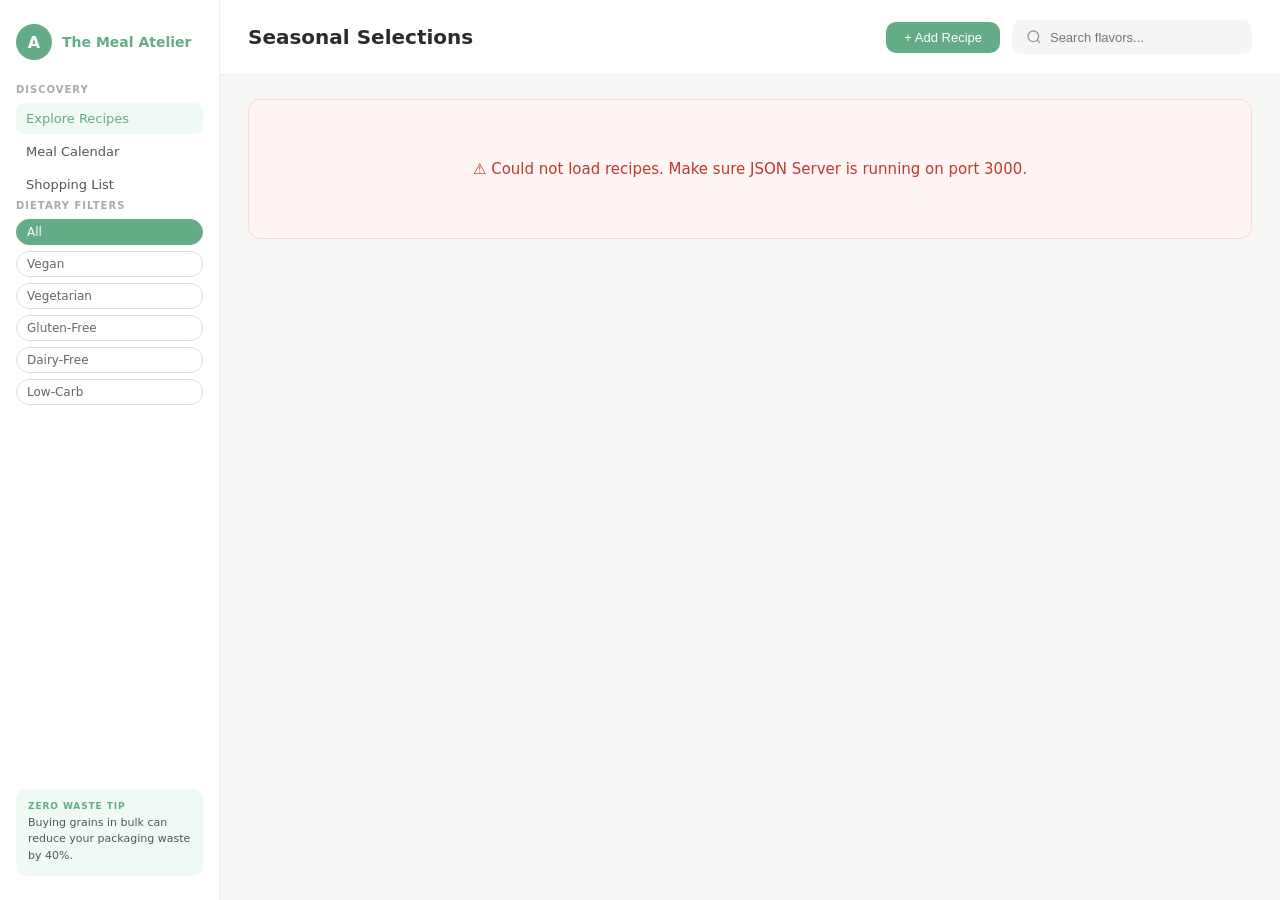
==== commit 6b1bf6fe: "June 13/Updates" ====
--- a/index.html
+++ b/index.html
@@ -45,10 +45,14 @@
 
   <div class="main-content">
 
-    <div class="top-bar">
-      <div class="header-text">
-        <h2>Seasonal Selections</h2>
-      </div>
+  <div class="top-bar">
+    <div class="header-text">
+      <h2>Seasonal Selections</h2>
+    </div>
+    <div class="topbar-actions">
+      <button id="toggleFormBtn" class="btn-add-recipe" onclick="toggleAddForm()">
+        + Add Recipe
+      </button>
       <div class="search-box">
         <svg width="18" height="18" viewBox="0 0 24 24" fill="none" stroke="#999" stroke-width="2">
           <circle cx="11" cy="11" r="8"></circle>
@@ -57,74 +61,77 @@
         <input type="text" id="searchInput" placeholder="Search flavors...">
       </div>
     </div>
+  </div>
 
     <main id="container" aria-live="polite"></main>
+    
+    <div id="addRecipeContainer" style="display:none;">
+      <section class="add-recipe-section" id="addRecipeSection">
+        <h2 class="section-title">Add a Recipe</h2>
+        <form id="addRecipeForm" novalidate>
 
-    <section class="add-recipe-section" id="addRecipeSection">
-      <h2 class="section-title">Add a Recipe</h2>
-      <form id="addRecipeForm" novalidate>
+          <div class="form-row">
+            <div class="input-group">
+              <label for="r-title">Recipe Title <span class="required">*</span></label>
+              <input type="text" id="r-title" placeholder="e.g. Avocado Toast">
+              <span class="error-msg" id="err-title"></span>
+            </div>
+            <div class="input-group">
+              <label for="r-calories">Calories (kcal) <span class="required">*</span></label>
+              <input type="number" id="r-calories" placeholder="e.g. 320" min="1">
+              <span class="error-msg" id="err-calories"></span>
+            </div>
+          </div>
 
-        <div class="form-row">
-          <div class="input-group">
-            <label for="r-title">Recipe Title <span class="required">*</span></label>
-            <input type="text" id="r-title" placeholder="e.g. Avocado Toast">
-            <span class="error-msg" id="err-title"></span>
+          <div class="form-row">
+            <div class="input-group">
+              <label for="r-rating">Rating (1–5) <span class="required">*</span></label>
+              <input type="number" id="r-rating" placeholder="e.g. 4.5" min="1" max="5" step="0.1">
+              <span class="error-msg" id="err-rating"></span>
+            </div>
+            <div class="input-group">
+              <label for="r-category">Dietary Category <span class="required">*</span></label>
+              <select id="r-category" multiple>
+                <option value="Vegan">Vegan</option>
+                <option value="Vegetarian">Vegetarian</option>
+                <option value="Gluten-Free">Gluten-Free</option>
+                <option value="Dairy-Free">Dairy-Free</option>
+                <option value="Low-Carb">Low-Carb</option>
+              </select>
+              <span class="error-msg" id="err-category"></span>
+            </div>
           </div>
-          <div class="input-group">
-            <label for="r-calories">Calories (kcal) <span class="required">*</span></label>
-            <input type="number" id="r-calories" placeholder="e.g. 320" min="1">
-            <span class="error-msg" id="err-calories"></span>
+
+          <div class="input-group full-width">
+            <label for="r-description">Description <span class="required">*</span></label>
+            <input type="text" id="r-description" placeholder="Brief description of the dish">
+            <span class="error-msg" id="err-description"></span>
           </div>
-        </div>
 
-        <div class="form-row">
-          <div class="input-group">
-            <label for="r-rating">Rating (1–5) <span class="required">*</span></label>
-            <input type="number" id="r-rating" placeholder="e.g. 4.5" min="1" max="5" step="0.1">
-            <span class="error-msg" id="err-rating"></span>
+          <div class="input-group full-width">
+            <label for="r-ingredients">Ingredients <span class="required">*</span> <small>(comma separated)</small></label>
+            <input type="text" id="r-ingredients" placeholder="e.g. Eggs, Spinach, Cheese">
+            <span class="error-msg" id="err-ingredients"></span>
           </div>
-          <div class="input-group">
-            <label for="r-category">Dietary Category <span class="required">*</span></label>
-            <select id="r-category" multiple>
-              <option value="Vegan">Vegan</option>
-              <option value="Vegetarian">Vegetarian</option>
-              <option value="Gluten-Free">Gluten-Free</option>
-              <option value="Dairy-Free">Dairy-Free</option>
-              <option value="Low-Carb">Low-Carb</option>
-            </select>
-            <span class="error-msg" id="err-category"></span>
+
+          <div class="input-group full-width">
+            <label for="r-instructions">Instructions <span class="required">*</span></label>
+            <textarea id="r-instructions" rows="3" placeholder="Step by step cooking instructions..."></textarea>
+            <span class="error-msg" id="err-instructions"></span>
           </div>
-        </div>
 
-        <div class="input-group full-width">
-          <label for="r-description">Description <span class="required">*</span></label>
-          <input type="text" id="r-description" placeholder="Brief description of the dish">
-          <span class="error-msg" id="err-description"></span>
-        </div>
+          <div class="form-actions">
+            <button type="submit" class="btn-submit" id="submitBtn">Add Recipe</button>
+            <span class="error-msg" id="err-form"></span>
+          </div>
 
-        <div class="input-group full-width">
-          <label for="r-ingredients">Ingredients <span class="required">*</span> <small>(comma separated)</small></label>
-          <input type="text" id="r-ingredients" placeholder="e.g. Eggs, Spinach, Cheese">
-          <span class="error-msg" id="err-ingredients"></span>
-        </div>
-
-        <div class="input-group full-width">
-          <label for="r-instructions">Instructions <span class="required">*</span></label>
-          <textarea id="r-instructions" rows="3" placeholder="Step by step cooking instructions..."></textarea>
-          <span class="error-msg" id="err-instructions"></span>
-        </div>
-
-        <div class="form-actions">
-          <button type="submit" class="btn-submit" id="submitBtn">Add Recipe</button>
-          <span class="error-msg" id="err-form"></span>
-        </div>
-
-      </form>
-    </section>
+        </form>
+      </section>
+    </div>
 
   </div>
 
-  <!-- Recipe Detail Modal -->
+
   <div id="recipeModal" class="modal" role="dialog" aria-modal="true" aria-labelledby="modalTitle">
     <div class="modal-content">
       <button class="close-btn" onclick="closeModal('recipeModal')" aria-label="Close">&times;</button>
--- a/css/style.css
+++ b/css/style.css
@@ -12,7 +12,7 @@
   min-height: 100vh;
 }
 
-/* ===== SIDEBAR ===== */
+
 .left-box {
   width: 220px;
   min-height: 100vh;
@@ -115,7 +115,7 @@
 
 .tip-text { font-size: 11px; color: #555; line-height: 1.5; }
 
-/* ===== MAIN CONTENT ===== */
+
 .main-content {
   margin-left: 220px;
   flex: 1;
@@ -124,7 +124,7 @@
   min-height: 100vh;
 }
 
-/* ===== TOP BAR ===== */
+
 .top-bar {
   display: flex;
   align-items: center;
@@ -139,6 +139,27 @@
 
 .top-bar h2 { font-size: 20px; font-weight: 600; }
 
+.topbar-actions {
+  display: flex;
+  align-items: center;
+  gap: 12px;
+}
+
+.btn-add-recipe {
+  padding: 8px 18px;
+  background: #64ab87;
+  color: white;
+  border: none;
+  border-radius: 10px;
+  font-size: 13px;
+  font-weight: 500;
+  cursor: pointer;
+  transition: background 0.15s;
+  white-space: nowrap;
+}
+
+.btn-add-recipe:hover { background: #4f9470; }
+
 .search-box {
   display: flex;
   align-items: center;
@@ -158,7 +179,7 @@
   color: #333;
 }
 
-/* ===== RECIPE GRID ===== */
+
 #container {
   display: grid;
   grid-template-columns: repeat(auto-fill, minmax(240px, 1fr));
@@ -199,7 +220,7 @@
   color: #555;
 }
 
-/* ===== LOADING / ERROR STATES ===== */
+
 .loading-state, .error-state, .empty-state {
   grid-column: 1 / -1;
   text-align: center;
@@ -218,7 +239,7 @@
 
 .empty-state { color: #aaa; }
 
-/* ===== ADD RECIPE SECTION ===== */
+
 .add-recipe-section {
   margin: 0 28px 40px;
   background: #fff;
@@ -318,7 +339,7 @@
 .btn-submit:hover { background: #4f9470; }
 .btn-submit:disabled { background: #aaa; cursor: not-allowed; }
 
-/* ===== MODAL ===== */
+
 .modal {
   display: none;
   position: fixed;
